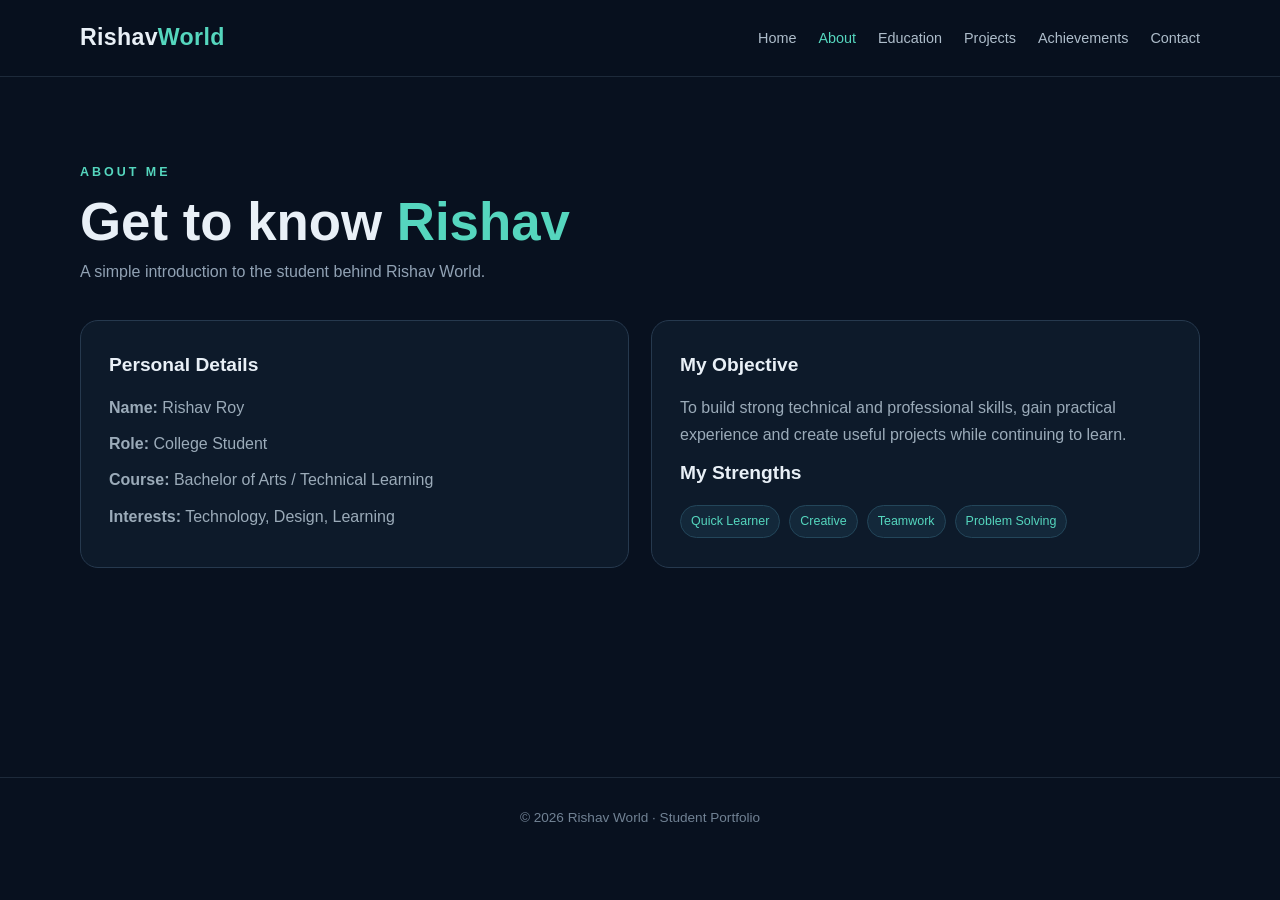
==== about.html @ 49d62210 "Add files via upload" ====
<!DOCTYPE html><html lang="en"><head><meta charset="UTF-8"><meta name="viewport" content="width=device-width,initial-scale=1.0"><title>About | Rishav World</title><link rel="stylesheet" href="style.css"></head><body>
<header><nav class="nav container"><a class="logo" href="index.html">Rishav<span>World</span></a><div class="links"><a href="index.html">Home</a><a class="active" href="about.html">About</a><a href="education.html">Education</a><a href="projects.html">Projects</a><a href="achievements.html">Achievements</a><a href="contact.html">Contact</a></div></nav></header>
<main class="container page"><p class="eyebrow">ABOUT ME</p><h1>Get to know <span>Rishav</span></h1><p class="lead">A simple introduction to the student behind Rishav World.</p>
<div class="grid two"><article class="card"><h3>Personal Details</h3><p><b>Name:</b> Rishav Roy</p><p><b>Role:</b> College Student</p><p><b>Course:</b> Bachelor of Arts / Technical Learning</p><p><b>Interests:</b> Technology, Design, Learning</p></article><article class="card"><h3>My Objective</h3><p>To build strong technical and professional skills, gain practical experience and create useful projects while continuing to learn.</p><h3>My Strengths</h3><div class="tags"><span>Quick Learner</span><span>Creative</span><span>Teamwork</span><span>Problem Solving</span></div></article></div></main><footer>© 2026 Rishav World · Student Portfolio</footer></body></html>
---- style.css ----
*{box-sizing:border-box;margin:0;padding:0}body{font-family:Inter,Arial,sans-serif;background:#08111f;color:#e9f0f7;line-height:1.7}a{text-decoration:none;color:inherit}.container{width:min(1120px,92%);margin:auto}header{position:sticky;top:0;z-index:5;background:rgba(8,17,31,.9);backdrop-filter:blur(12px);border-bottom:1px solid #1d2a3a}.nav{min-height:76px;display:flex;align-items:center;justify-content:space-between;gap:20px}.logo{font-size:1.45rem;font-weight:800;letter-spacing:.3px}.logo span,h1 span,h2 span{color:#55d6be}.links{display:flex;gap:22px;flex-wrap:wrap;justify-content:flex-end}.links a{font-size:.9rem;color:#aebdcb}.links a:hover,.links .active{color:#55d6be}.hero{min-height:650px;display:grid;grid-template-columns:1.5fr .8fr;align-items:center;gap:70px}.eyebrow{color:#55d6be;font-size:.78rem;font-weight:800;letter-spacing:3px}.hero h1,h1{font-size:clamp(2.7rem,6vw,4.8rem);line-height:1.08;margin:12px 0}.hero h2{font-size:1.25rem;font-weight:600;color:#b8c5d1;margin-bottom:18px}.hero p:not(.eyebrow),.lead{color:#91a2b4;max-width:650px}.buttons{display:flex;gap:12px;margin-top:28px;flex-wrap:wrap}.btn{display:inline-block;border:0;border-radius:10px;padding:12px 20px;background:#55d6be;color:#07131e;font-weight:800;cursor:pointer}.btn.secondary{background:transparent;color:#e9f0f7;border:1px solid #314255}.profile-card{padding:35px;text-align:center;background:linear-gradient(145deg,#12253a,#0d1b2c);border:1px solid #26394e;border-radius:24px;box-shadow:0 25px 70px #0005}.avatar{width:145px;height:145px;margin:auto auto 20px;border-radius:50%;display:grid;place-items:center;font-size:4rem;font-weight:900;color:#08111f;background:#55d6be}.profile-card h3{font-size:1.4rem}.profile-card p,.muted{color:#91a2b4}.mini{margin-top:18px;color:#55d6be;font-size:.8rem;letter-spacing:2px}.stats{display:grid;grid-template-columns:repeat(4,1fr);border:1px solid #26394e;border-radius:18px;overflow:hidden;margin-bottom:70px}.stats div{padding:25px;text-align:center;background:#0d1a2a;border-right:1px solid #26394e}.stats div:last-child{border:0}.stats b{display:block;font-size:1.8rem;color:#55d6be}.stats span{color:#91a2b4}.page{padding:85px 0 100px;min-height:700px}.page h1{font-size:3.3rem;margin:10px 0 8px}.grid{display:grid;gap:22px;margin-top:35px}.grid.two{grid-template-columns:repeat(2,1fr)}.grid.three{grid-template-columns:repeat(3,1fr)}.card{background:#0d1a2a;border:1px solid #26394e;border-radius:18px;padding:28px}.card h3{margin-bottom:12px;font-size:1.2rem}.card p{color:#9babb9;margin-bottom:9px}.tags{display:flex;gap:9px;flex-wrap:wrap;margin-top:15px}.tags span,.pill{padding:5px 10px;border-radius:99px;background:#13283a;color:#55d6be;font-size:.78rem;border:1px solid #23465a}.icon{font-weight:900;color:#55d6be;font-size:1.3rem;margin-bottom:10px}.timeline{margin:40px 0;border-left:2px solid #55d6be;padding-left:30px}.timeline-item{margin-bottom:35px;position:relative}.timeline-item:before{content:'';position:absolute;width:11px;height:11px;background:#55d6be;border-radius:50%;left:-37px;top:10px}.timeline-item>b{color:#55d6be;font-size:.85rem}.timeline-item h3{margin:4px 0}.skill{margin:20px 0}.skill label{display:flex;justify-content:space-between;color:#b8c5d1}.skill>div{height:8px;background:#1d2b3b;border-radius:10px;margin-top:7px;overflow:hidden}.skill i{display:block;height:100%;background:#55d6be;border-radius:10px}form{display:grid;gap:14px}input,textarea{width:100%;padding:13px 15px;background:#08111f;border:1px solid #2a3d51;color:#fff;border-radius:10px;font:inherit;outline:none}input:focus,textarea:focus{border-color:#55d6be}footer{text-align:center;padding:28px;border-top:1px solid #1d2a3a;color:#718294;font-size:.85rem}@media(max-width:800px){.links{gap:10px}.links a{font-size:.75rem}.hero{grid-template-columns:1fr;padding:70px 0}.profile-card{max-width:360px}.stats{grid-template-columns:repeat(2,1fr)}.stats div:nth-child(2){border-right:0}.grid.two,.grid.three{grid-template-columns:1fr}.page h1{font-size:2.5rem}.nav{align-items:flex-start;padding:18px 0;flex-direction:column}.links{justify-content:flex-start}}
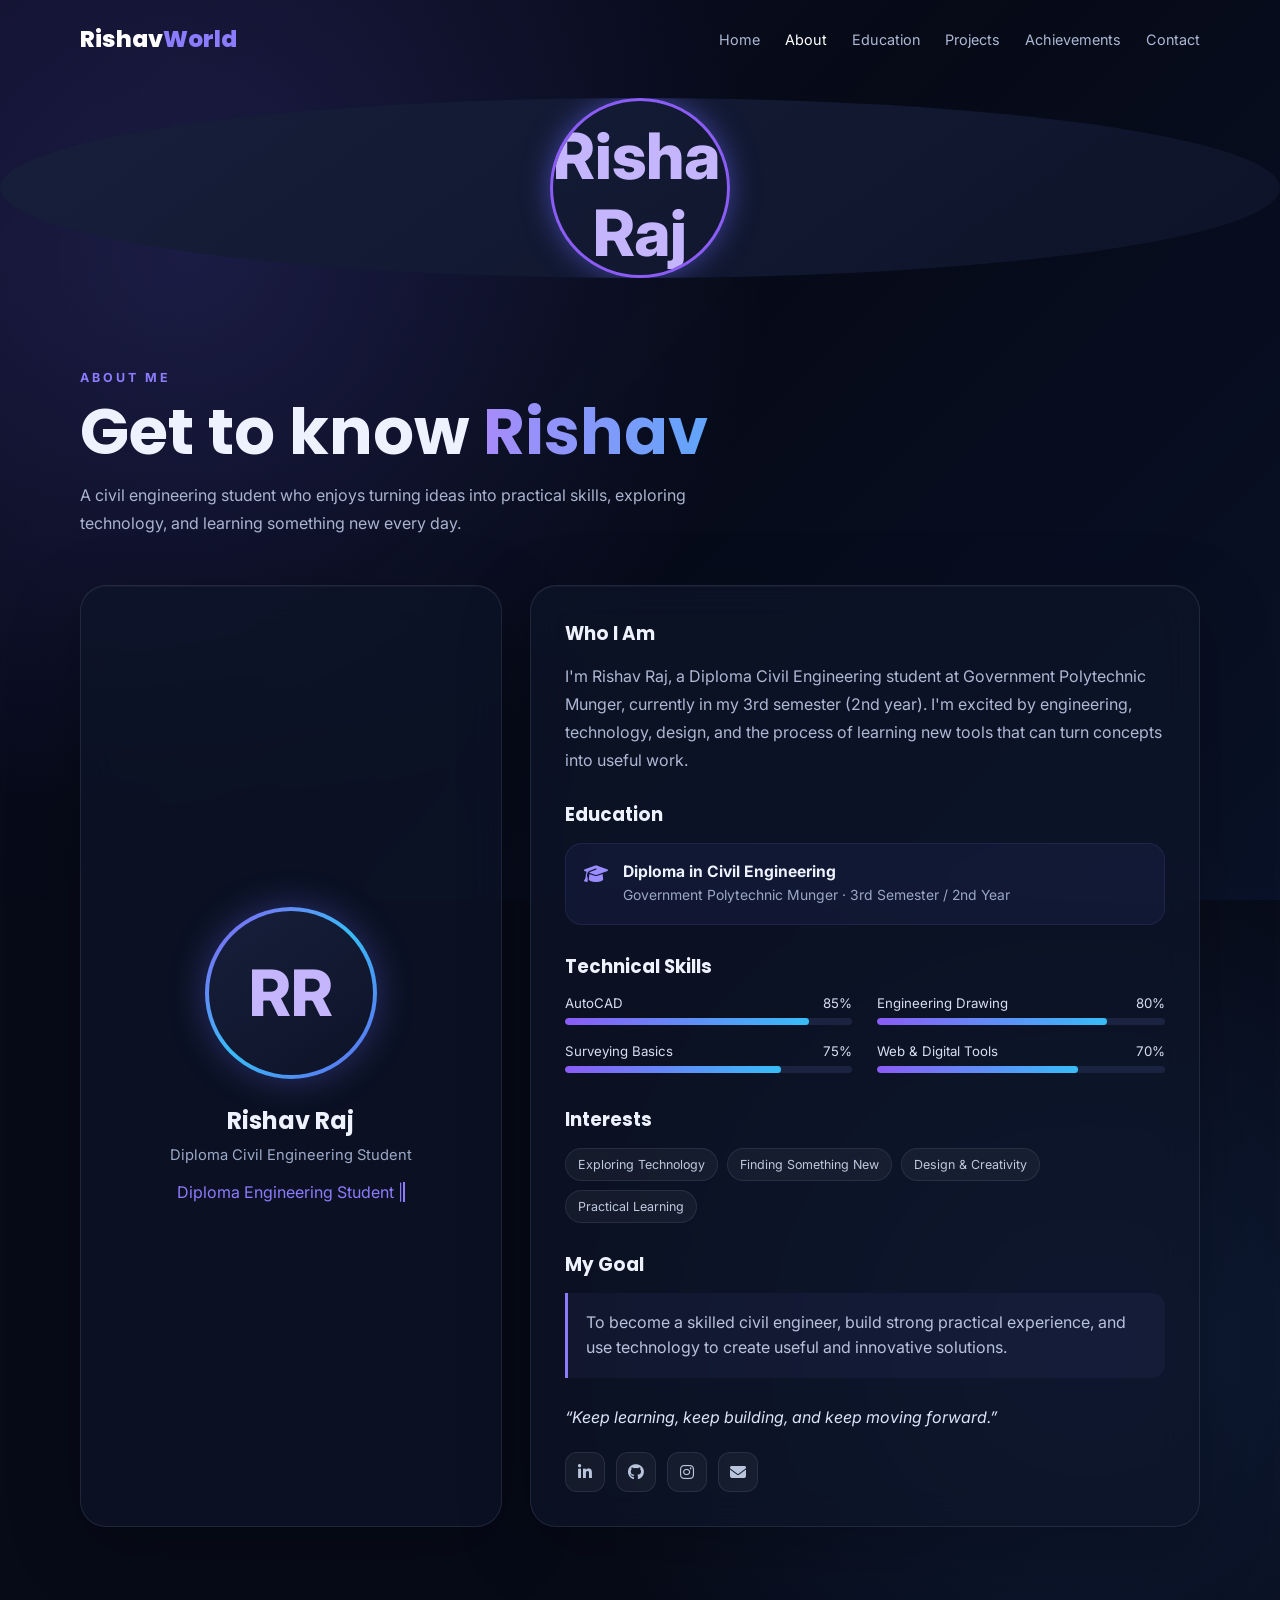
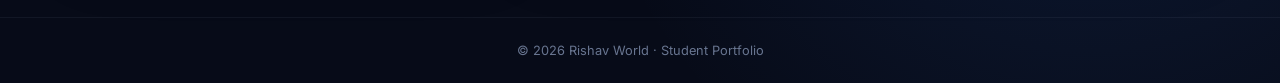
==== commit 051bf392: "Add files via upload" ====
--- a/about.html
+++ b/about.html
@@ -1,4 +1,31 @@
-<!DOCTYPE html><html lang="en"><head><meta charset="UTF-8"><meta name="viewport" content="width=device-width,initial-scale=1.0"><title>About | Rishav World</title><link rel="stylesheet" href="style.css"></head><body>
+<!DOCTYPE html>
+<html lang="en">
+<head>
+<meta charset="UTF-8">
+<meta name="viewport" content="width=device-width,initial-scale=1.0">
+<title>About Me | Rishav World</title>
+<link rel="preconnect" href="https://fonts.googleapis.com">
+<link rel="preconnect" href="https://fonts.gstatic.com" crossorigin>
+<link href="https://fonts.googleapis.com/css2?family=Inter:wght@400;500;600;700;800&family=Poppins:wght@500;600;700;800&display=swap" rel="stylesheet">
+<link rel="stylesheet" href="https://cdnjs.cloudflare.com/ajax/libs/font-awesome/6.5.2/css/all.min.css">
+<style>
+*{box-sizing:border-box;margin:0;padding:0}html{scroll-behavior:smooth}body{font-family:Inter,sans-serif;background:#070b18;color:#eef2ff;min-height:100vh;overflow-x:hidden;background-image:radial-gradient(circle at 15% 15%,rgba(99,102,241,.18),transparent 32%),radial-gradient(circle at 85% 80%,rgba(59,130,246,.14),transparent 30%)}body:before{content:"";position:fixed;inset:0;pointer-events:none;background:linear-gradient(135deg,rgba(124,58,237,.06),transparent 45%,rgba(37,99,235,.07));z-index:-1}.container{width:min(1120px,92%);margin:auto}.nav{height:78px;display:flex;align-items:center;justify-content:space-between}.logo{font-family:Poppins,sans-serif;font-size:1.45rem;font-weight:800;color:#fff;text-decoration:none}.logo span{color:#8b7cff}.links{display:flex;gap:25px}.links a{color:#aeb8d4;text-decoration:none;font-size:.9rem;transition:.3s}.links a:hover,.links .active{color:#fff}.page{padding:72px 0 90px}.eyebrow{color:#8b7cff;font-size:.78rem;font-weight:700;letter-spacing:3px;margin-bottom:12px}.page>h1{font-family:Poppins,sans-serif;font-size:clamp(2.3rem,5vw,4rem);line-height:1.1;margin-bottom:15px}.page>h1 span{background:linear-gradient(90deg,#a78bfa,#60a5fa);-webkit-background-clip:text;background-clip:text;color:transparent}.lead{color:#aab4cf;max-width:650px;line-height:1.7;margin-bottom:48px}.about-grid{display:grid;grid-template-columns:.85fr 1.35fr;gap:28px;align-items:stretch}.glass{background:rgba(15,22,42,.66);border:1px solid rgba(148,163,184,.15);box-shadow:0 20px 70px rgba(0,0,0,.25),inset 0 1px 0 rgba(255,255,255,.04);backdrop-filter:blur(18px);-webkit-backdrop-filter:blur(18px);border-radius:26px}.profile-card{padding:36px;text-align:center;display:flex;flex-direction:column;align-items:center;justify-content:center;transition:.35s}.glass:hover{transform:translateY(-5px);border-color:rgba(139,124,255,.35)}.profile-wrap{width:172px;height:172px;border-radius:50%;padding:4px;background:linear-gradient(135deg,#8b5cf6,#38bdf8,#6366f1);box-shadow:0 0 35px rgba(99,102,241,.35);margin-bottom:24px}.profile-photo{width:100%;height:100%;border-radius:50%;display:grid;place-items:center;background:linear-gradient(145deg,#171f3b,#0d1328);font-size:4rem;font-weight:800;color:#c4b5fd;overflow:hidden}.profile-photo img{width:100%;height:100%;object-fit:cover}.profile-card h2{font-family:Poppins,sans-serif;font-size:1.5rem;margin-bottom:8px}.role{color:#9ca9c8;font-size:.92rem}.tagline{margin-top:18px;color:#cbd5e1;min-height:24px}.tagline span{color:#8b7cff;border-right:2px solid #8b7cff;animation:blink .7s infinite}.content-card{padding:34px}.section-title{font-family:Poppins,sans-serif;font-size:1.15rem;margin-bottom:15px}.intro{color:#aeb8d4;line-height:1.75;margin-bottom:27px}.edu{display:flex;gap:15px;align-items:flex-start;padding:18px;border-radius:17px;background:rgba(99,102,241,.07);border:1px solid rgba(139,124,255,.12);margin-bottom:28px}.edu i{color:#9b8cff;font-size:1.2rem;margin-top:3px}.edu h4{font-size:.98rem;margin-bottom:4px}.edu p{color:#9aa7c5;font-size:.87rem;line-height:1.5}.skills{display:grid;grid-template-columns:1fr 1fr;gap:15px 25px;margin-bottom:30px}.skill{margin-bottom:3px}.skill-top{display:flex;justify-content:space-between;font-size:.83rem;color:#d8def0;margin-bottom:7px}.bar{height:7px;background:#1a2440;border-radius:99px;overflow:hidden}.bar i{display:block;height:100%;width:var(--w);background:linear-gradient(90deg,#8b5cf6,#38bdf8);border-radius:99px;transform-origin:left;animation:grow 1.2s ease both}.tags{display:flex;flex-wrap:wrap;gap:9px;margin-bottom:28px}.tag{padding:8px 12px;border-radius:999px;background:rgba(255,255,255,.045);border:1px solid rgba(148,163,184,.14);color:#bfc9df;font-size:.78rem;transition:.3s}.tag:hover{background:rgba(139,124,255,.13);color:#fff;transform:translateY(-2px)}.goal{padding:17px 18px;border-left:3px solid #8b7cff;background:rgba(139,124,255,.06);color:#b8c2db;line-height:1.6;border-radius:0 14px 14px 0;margin-bottom:27px}.quote{font-style:italic;color:#dbe4fa;line-height:1.6}.socials{display:flex;gap:11px;margin-top:22px}.socials a{width:40px;height:40px;border-radius:12px;display:grid;place-items:center;color:#b9c4dd;text-decoration:none;background:rgba(255,255,255,.045);border:1px solid rgba(148,163,184,.14);transition:.3s}.socials a:hover{color:#fff;background:rgba(99,102,241,.2);transform:translateY(-3px);box-shadow:0 8px 22px rgba(79,70,229,.2)}footer{text-align:center;padding:25px;color:#687590;font-size:.8rem;border-top:1px solid rgba(148,163,184,.08)}.reveal{animation:reveal .8s ease both}.delay{animation-delay:.12s}@keyframes reveal{from{opacity:0;transform:translateY(22px)}to{opacity:1;transform:none}}@keyframes grow{from{transform:scaleX(0)}to{transform:scaleX(1)}}@keyframes blink{50%{border-color:transparent}}@media(max-width:820px){.links{display:none}.page{padding-top:45px}.about-grid{grid-template-columns:1fr}.profile-card{min-height:420px}.content-card{padding:27px}.skills{grid-template-columns:1fr}}@media(max-width:480px){.page>h1{font-size:2.35rem}.profile-wrap{width:145px;height:145px}.profile-card{padding:28px}.content-card{padding:22px}}
+</style>
+</head>
+<body>
 <header><nav class="nav container"><a class="logo" href="index.html">Rishav<span>World</span></a><div class="links"><a href="index.html">Home</a><a class="active" href="about.html">About</a><a href="education.html">Education</a><a href="projects.html">Projects</a><a href="achievements.html">Achievements</a><a href="contact.html">Contact</a></div></nav></header>
-<main class="container page"><p class="eyebrow">ABOUT ME</p><h1>Get to know <span>Rishav</span></h1><p class="lead">A simple introduction to the student behind Rishav World.</p>
-<div class="grid two"><article class="card"><h3>Personal Details</h3><p><b>Name:</b> Rishav Roy</p><p><b>Role:</b> College Student</p><p><b>Course:</b> Bachelor of Arts / Technical Learning</p><p><b>Interests:</b> Technology, Design, Learning</p></article><article class="card"><h3>My Objective</h3><p>To build strong technical and professional skills, gain practical experience and create useful projects while continuing to learn.</p><h3>My Strengths</h3><div class="tags"><span>Quick Learner</span><span>Creative</span><span>Teamwork</span><span>Problem Solving</span></div></article></div></main><footer>© 2026 Rishav World · Student Portfolio</footer></body></html>+<div class="profile-photo" style="margin:20px 0;text-align:center;"><img src="87943_profile.jpg" alt="Rishav Raj" style="width:180px;height:180px;object-fit:cover;border-radius:50%;border:3px solid #8b5cf6;box-shadow:0 0 28px rgba(99,102,241,.55);"></div><main class="container page">
+<p class="eyebrow reveal">ABOUT ME</p><h1 class="reveal delay">Get to know <span>Rishav</span></h1><p class="lead reveal delay">A civil engineering student who enjoys turning ideas into practical skills, exploring technology, and learning something new every day.</p>
+<div class="about-grid">
+<article class="glass profile-card reveal"><div class="profile-wrap"><div class="profile-photo" aria-label="Profile photo placeholder">RR</div></div><h2>Rishav Raj</h2><p class="role">Diploma Civil Engineering Student</p><p class="tagline"><span id="typing"></span></p></article>
+<article class="glass content-card reveal delay">
+<h3 class="section-title">Who I Am</h3><p class="intro">I'm Rishav Raj, a Diploma Civil Engineering student at Government Polytechnic Munger, currently in my 3rd semester (2nd year). I'm excited by engineering, technology, design, and the process of learning new tools that can turn concepts into useful work.</p>
+<h3 class="section-title">Education</h3><div class="edu"><i class="fa-solid fa-graduation-cap"></i><div><h4>Diploma in Civil Engineering</h4><p>Government Polytechnic Munger · 3rd Semester / 2nd Year</p></div></div>
+<h3 class="section-title">Technical Skills</h3><div class="skills"><div class="skill"><div class="skill-top"><span>AutoCAD</span><span>85%</span></div><div class="bar"><i style="--w:85%"></i></div></div><div class="skill"><div class="skill-top"><span>Engineering Drawing</span><span>80%</span></div><div class="bar"><i style="--w:80%"></i></div></div><div class="skill"><div class="skill-top"><span>Surveying Basics</span><span>75%</span></div><div class="bar"><i style="--w:75%"></i></div></div><div class="skill"><div class="skill-top"><span>Web & Digital Tools</span><span>70%</span></div><div class="bar"><i style="--w:70%"></i></div></div></div>
+<h3 class="section-title">Interests</h3><div class="tags"><span class="tag">Exploring Technology</span><span class="tag">Finding Something New</span><span class="tag">Design & Creativity</span><span class="tag">Practical Learning</span></div>
+<h3 class="section-title">My Goal</h3><div class="goal">To become a skilled civil engineer, build strong practical experience, and use technology to create useful and innovative solutions.</div>
+<p class="quote">“Keep learning, keep building, and keep moving forward.”</p>
+<div class="socials"><a href="#" aria-label="LinkedIn"><i class="fa-brands fa-linkedin-in"></i></a><a href="#" aria-label="GitHub"><i class="fa-brands fa-github"></i></a><a href="#" aria-label="Instagram"><i class="fa-brands fa-instagram"></i></a><a href="mailto:your-email@example.com" aria-label="Email"><i class="fa-solid fa-envelope"></i></a></div>
+</article></div></main><footer>© 2026 Rishav World · Student Portfolio</footer>
+<script>const text='Diploma Engineering Student | Future Innovator',el=document.getElementById('typing');let i=0;function type(){if(i<=text.length){el.textContent=text.slice(0,i++);setTimeout(type,55)}}type();</script>
+</body></html>
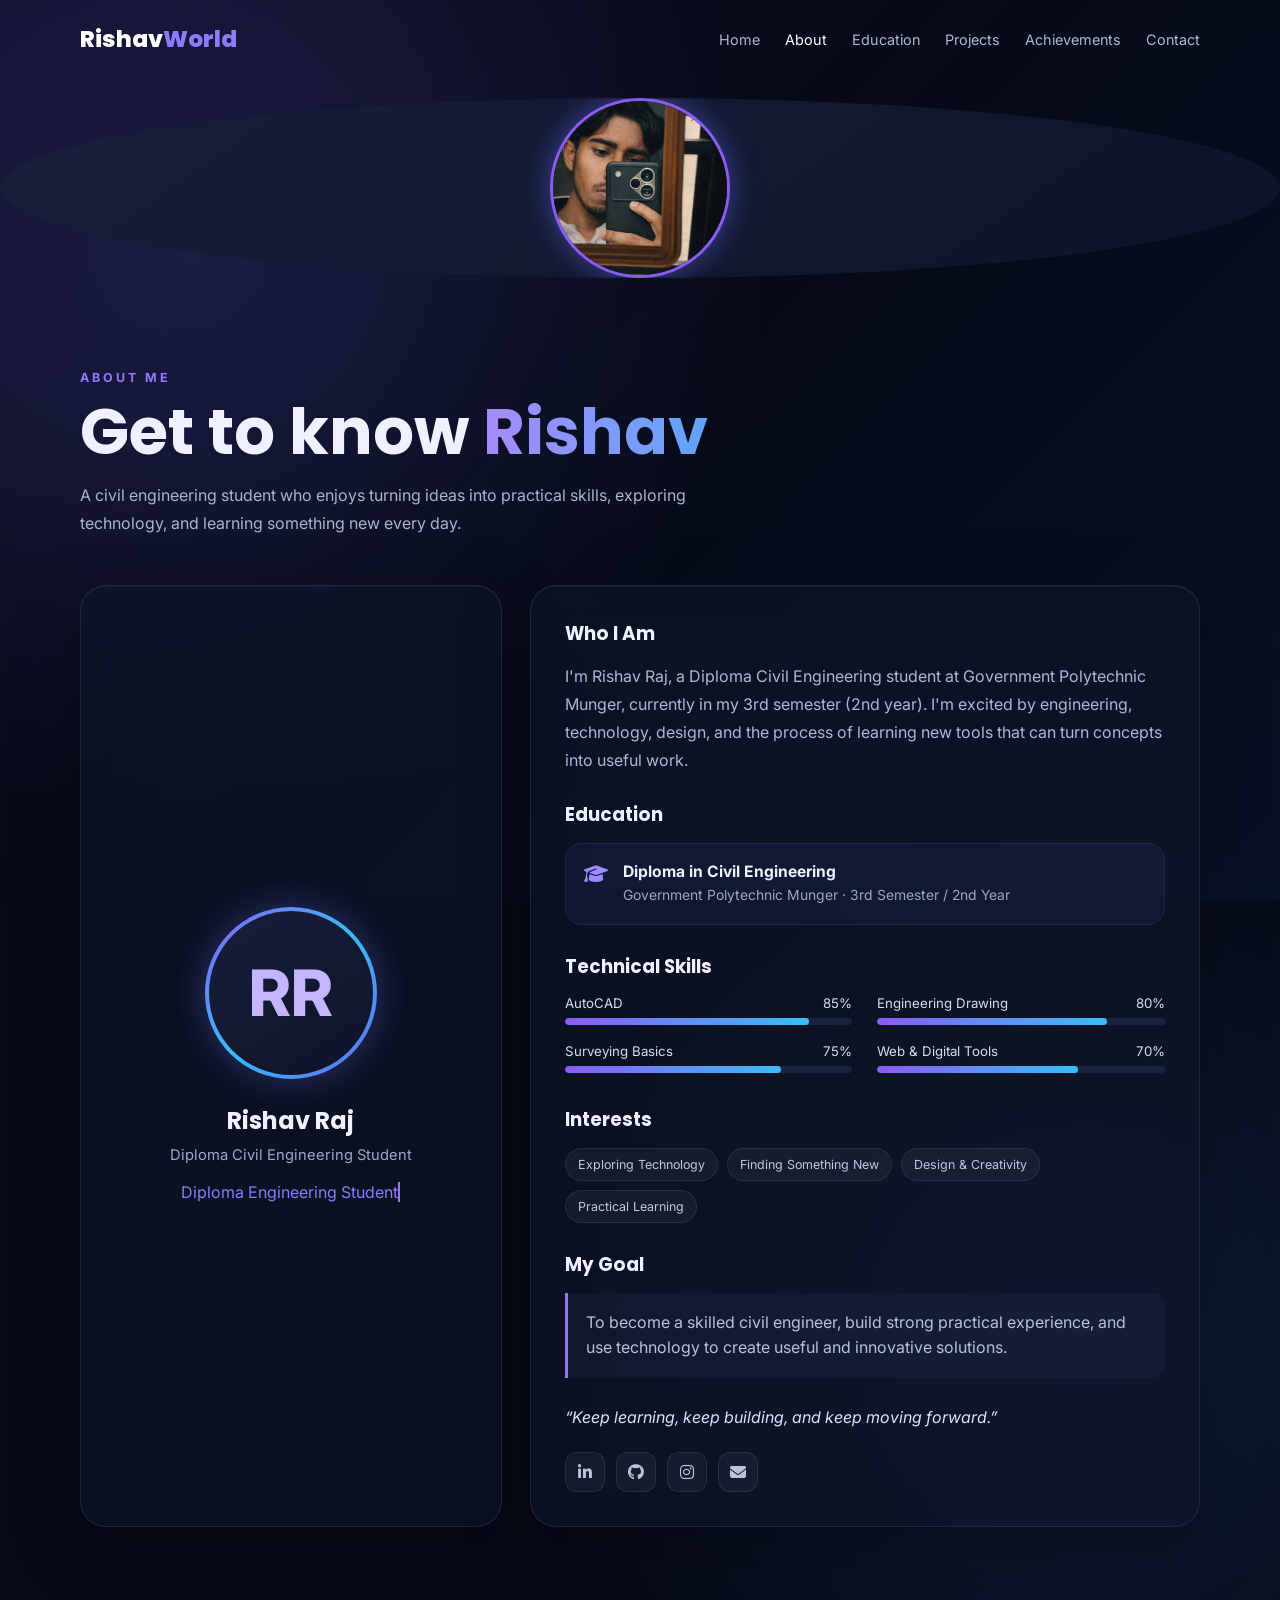
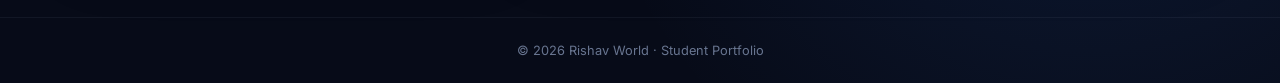
==== commit 8c3caaac: "Update about.html" ====
--- a/about.html
+++ b/about.html
@@ -14,7 +14,7 @@
 </head>
 <body>
 <header><nav class="nav container"><a class="logo" href="index.html">Rishav<span>World</span></a><div class="links"><a href="index.html">Home</a><a class="active" href="about.html">About</a><a href="education.html">Education</a><a href="projects.html">Projects</a><a href="achievements.html">Achievements</a><a href="contact.html">Contact</a></div></nav></header>
-<div class="profile-photo" style="margin:20px 0;text-align:center;"><img src="87943_profile.jpg" alt="Rishav Raj" style="width:180px;height:180px;object-fit:cover;border-radius:50%;border:3px solid #8b5cf6;box-shadow:0 0 28px rgba(99,102,241,.55);"></div><main class="container page">
+<div class="profile-photo" style="margin:20px 0;text-align:center;"><img src="87943_profile-3.jpg" alt="Rishav Raj" style="width:180px;height:180px;object-fit:cover;border-radius:50%;border:3px solid #8b5cf6;box-shadow:0 0 28px rgba(99,102,241,.55);"></div><main class="container page">
 <p class="eyebrow reveal">ABOUT ME</p><h1 class="reveal delay">Get to know <span>Rishav</span></h1><p class="lead reveal delay">A civil engineering student who enjoys turning ideas into practical skills, exploring technology, and learning something new every day.</p>
 <div class="about-grid">
 <article class="glass profile-card reveal"><div class="profile-wrap"><div class="profile-photo" aria-label="Profile photo placeholder">RR</div></div><h2>Rishav Raj</h2><p class="role">Diploma Civil Engineering Student</p><p class="tagline"><span id="typing"></span></p></article>
@@ -28,4 +28,4 @@
 <div class="socials"><a href="#" aria-label="LinkedIn"><i class="fa-brands fa-linkedin-in"></i></a><a href="#" aria-label="GitHub"><i class="fa-brands fa-github"></i></a><a href="#" aria-label="Instagram"><i class="fa-brands fa-instagram"></i></a><a href="mailto:your-email@example.com" aria-label="Email"><i class="fa-solid fa-envelope"></i></a></div>
 </article></div></main><footer>© 2026 Rishav World · Student Portfolio</footer>
 <script>const text='Diploma Engineering Student | Future Innovator',el=document.getElementById('typing');let i=0;function type(){if(i<=text.length){el.textContent=text.slice(0,i++);setTimeout(type,55)}}type();</script>
-</body></html>+</body></html>
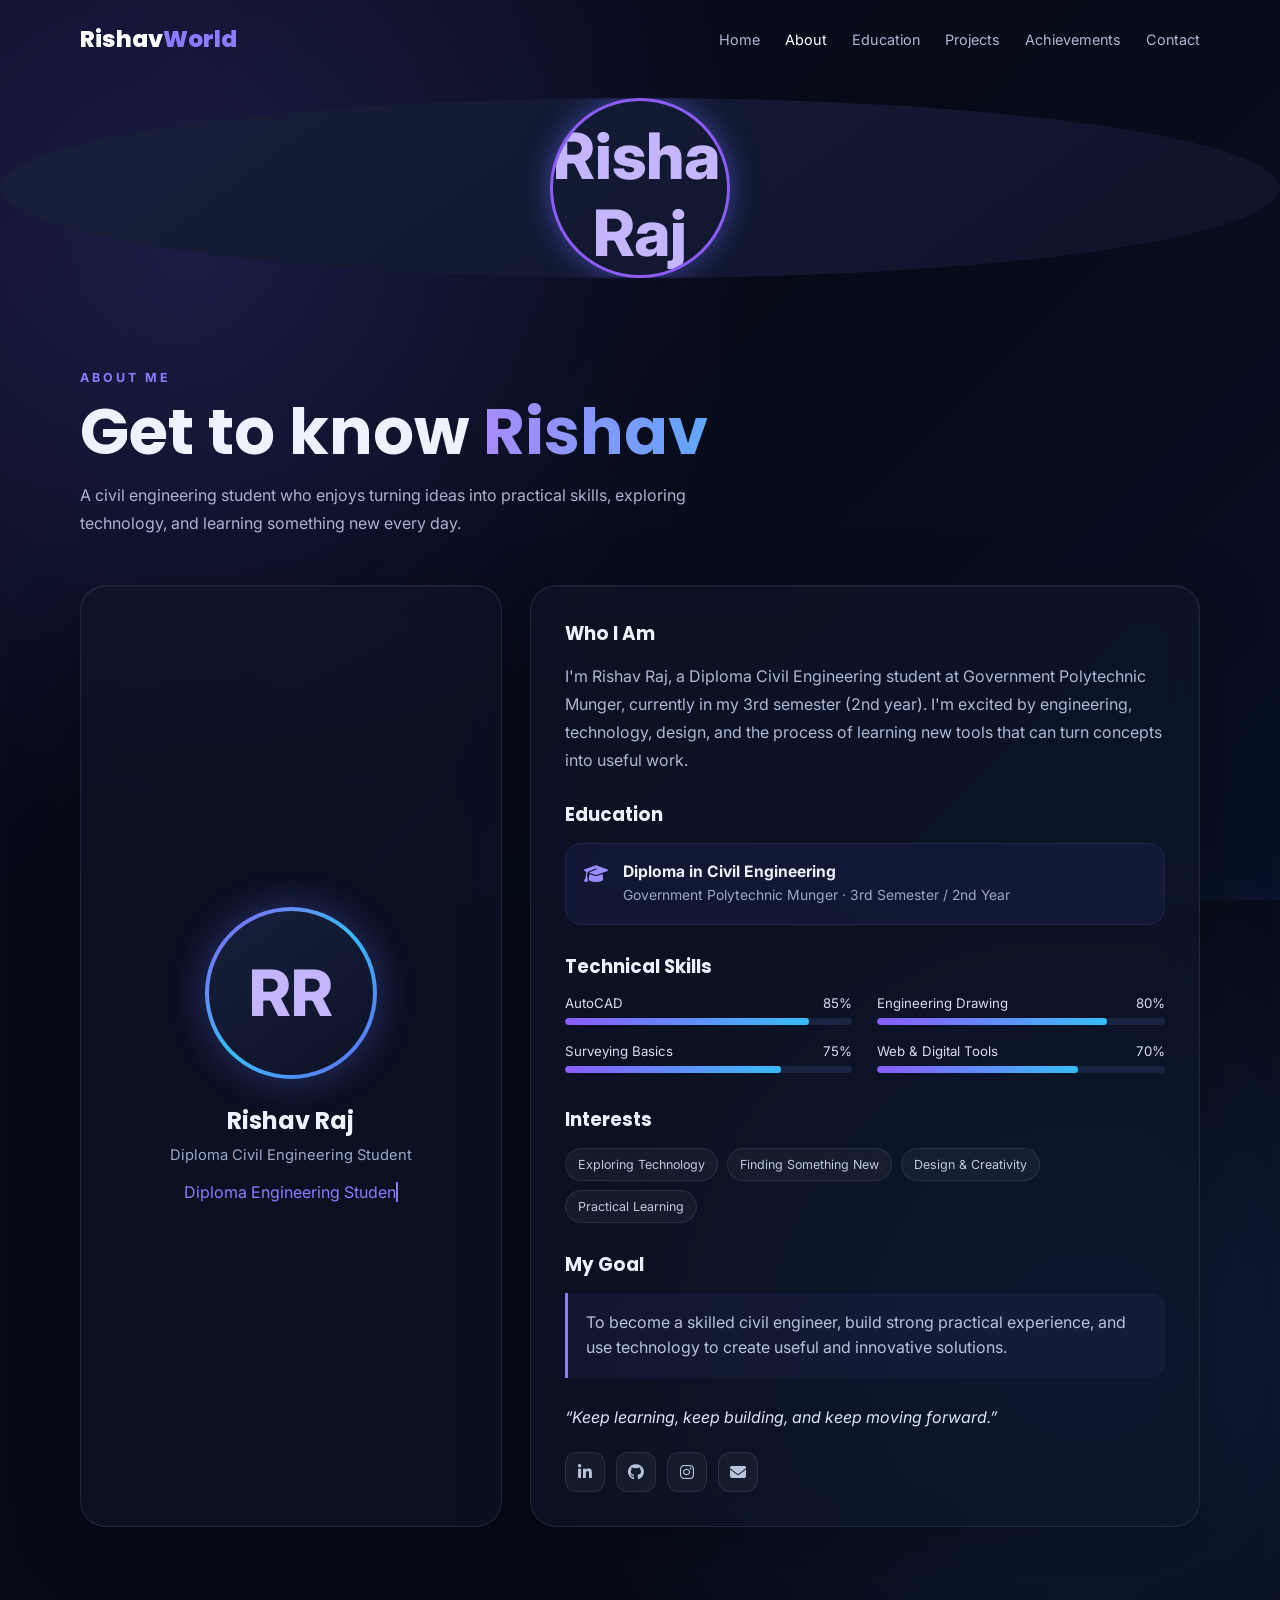
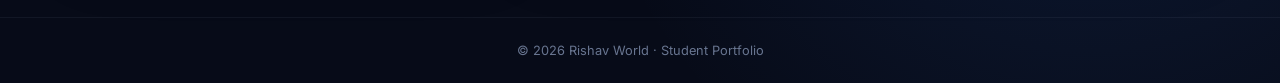
==== commit 494ff79e: "Add files via upload" ====
--- a/about.html
+++ b/about.html
@@ -9,12 +9,12 @@
 <link href="https://fonts.googleapis.com/css2?family=Inter:wght@400;500;600;700;800&family=Poppins:wght@500;600;700;800&display=swap" rel="stylesheet">
 <link rel="stylesheet" href="https://cdnjs.cloudflare.com/ajax/libs/font-awesome/6.5.2/css/all.min.css">
 <style>
-*{box-sizing:border-box;margin:0;padding:0}html{scroll-behavior:smooth}body{font-family:Inter,sans-serif;background:#070b18;color:#eef2ff;min-height:100vh;overflow-x:hidden;background-image:radial-gradient(circle at 15% 15%,rgba(99,102,241,.18),transparent 32%),radial-gradient(circle at 85% 80%,rgba(59,130,246,.14),transparent 30%)}body:before{content:"";position:fixed;inset:0;pointer-events:none;background:linear-gradient(135deg,rgba(124,58,237,.06),transparent 45%,rgba(37,99,235,.07));z-index:-1}.container{width:min(1120px,92%);margin:auto}.nav{height:78px;display:flex;align-items:center;justify-content:space-between}.logo{font-family:Poppins,sans-serif;font-size:1.45rem;font-weight:800;color:#fff;text-decoration:none}.logo span{color:#8b7cff}.links{display:flex;gap:25px}.links a{color:#aeb8d4;text-decoration:none;font-size:.9rem;transition:.3s}.links a:hover,.links .active{color:#fff}.page{padding:72px 0 90px}.eyebrow{color:#8b7cff;font-size:.78rem;font-weight:700;letter-spacing:3px;margin-bottom:12px}.page>h1{font-family:Poppins,sans-serif;font-size:clamp(2.3rem,5vw,4rem);line-height:1.1;margin-bottom:15px}.page>h1 span{background:linear-gradient(90deg,#a78bfa,#60a5fa);-webkit-background-clip:text;background-clip:text;color:transparent}.lead{color:#aab4cf;max-width:650px;line-height:1.7;margin-bottom:48px}.about-grid{display:grid;grid-template-columns:.85fr 1.35fr;gap:28px;align-items:stretch}.glass{background:rgba(15,22,42,.66);border:1px solid rgba(148,163,184,.15);box-shadow:0 20px 70px rgba(0,0,0,.25),inset 0 1px 0 rgba(255,255,255,.04);backdrop-filter:blur(18px);-webkit-backdrop-filter:blur(18px);border-radius:26px}.profile-card{padding:36px;text-align:center;display:flex;flex-direction:column;align-items:center;justify-content:center;transition:.35s}.glass:hover{transform:translateY(-5px);border-color:rgba(139,124,255,.35)}.profile-wrap{width:172px;height:172px;border-radius:50%;padding:4px;background:linear-gradient(135deg,#8b5cf6,#38bdf8,#6366f1);box-shadow:0 0 35px rgba(99,102,241,.35);margin-bottom:24px}.profile-photo{width:100%;height:100%;border-radius:50%;display:grid;place-items:center;background:linear-gradient(145deg,#171f3b,#0d1328);font-size:4rem;font-weight:800;color:#c4b5fd;overflow:hidden}.profile-photo img{width:100%;height:100%;object-fit:cover}.profile-card h2{font-family:Poppins,sans-serif;font-size:1.5rem;margin-bottom:8px}.role{color:#9ca9c8;font-size:.92rem}.tagline{margin-top:18px;color:#cbd5e1;min-height:24px}.tagline span{color:#8b7cff;border-right:2px solid #8b7cff;animation:blink .7s infinite}.content-card{padding:34px}.section-title{font-family:Poppins,sans-serif;font-size:1.15rem;margin-bottom:15px}.intro{color:#aeb8d4;line-height:1.75;margin-bottom:27px}.edu{display:flex;gap:15px;align-items:flex-start;padding:18px;border-radius:17px;background:rgba(99,102,241,.07);border:1px solid rgba(139,124,255,.12);margin-bottom:28px}.edu i{color:#9b8cff;font-size:1.2rem;margin-top:3px}.edu h4{font-size:.98rem;margin-bottom:4px}.edu p{color:#9aa7c5;font-size:.87rem;line-height:1.5}.skills{display:grid;grid-template-columns:1fr 1fr;gap:15px 25px;margin-bottom:30px}.skill{margin-bottom:3px}.skill-top{display:flex;justify-content:space-between;font-size:.83rem;color:#d8def0;margin-bottom:7px}.bar{height:7px;background:#1a2440;border-radius:99px;overflow:hidden}.bar i{display:block;height:100%;width:var(--w);background:linear-gradient(90deg,#8b5cf6,#38bdf8);border-radius:99px;transform-origin:left;animation:grow 1.2s ease both}.tags{display:flex;flex-wrap:wrap;gap:9px;margin-bottom:28px}.tag{padding:8px 12px;border-radius:999px;background:rgba(255,255,255,.045);border:1px solid rgba(148,163,184,.14);color:#bfc9df;font-size:.78rem;transition:.3s}.tag:hover{background:rgba(139,124,255,.13);color:#fff;transform:translateY(-2px)}.goal{padding:17px 18px;border-left:3px solid #8b7cff;background:rgba(139,124,255,.06);color:#b8c2db;line-height:1.6;border-radius:0 14px 14px 0;margin-bottom:27px}.quote{font-style:italic;color:#dbe4fa;line-height:1.6}.socials{display:flex;gap:11px;margin-top:22px}.socials a{width:40px;height:40px;border-radius:12px;display:grid;place-items:center;color:#b9c4dd;text-decoration:none;background:rgba(255,255,255,.045);border:1px solid rgba(148,163,184,.14);transition:.3s}.socials a:hover{color:#fff;background:rgba(99,102,241,.2);transform:translateY(-3px);box-shadow:0 8px 22px rgba(79,70,229,.2)}footer{text-align:center;padding:25px;color:#687590;font-size:.8rem;border-top:1px solid rgba(148,163,184,.08)}.reveal{animation:reveal .8s ease both}.delay{animation-delay:.12s}@keyframes reveal{from{opacity:0;transform:translateY(22px)}to{opacity:1;transform:none}}@keyframes grow{from{transform:scaleX(0)}to{transform:scaleX(1)}}@keyframes blink{50%{border-color:transparent}}@media(max-width:820px){.links{display:none}.page{padding-top:45px}.about-grid{grid-template-columns:1fr}.profile-card{min-height:420px}.content-card{padding:27px}.skills{grid-template-columns:1fr}}@media(max-width:480px){.page>h1{font-size:2.35rem}.profile-wrap{width:145px;height:145px}.profile-card{padding:28px}.content-card{padding:22px}}
+*{box-sizing:border-box;margin:0;padding:0}html{scroll-behavior:smooth}body{font-family:Inter,sans-serif;background:#070b18;color:#eef2ff;min-height:100vh;overflow-x:hidden;background-image:radial-gradient(circle at 15% 15%,rgba(99,102,241,.18),transparent 32%),radial-gradient(circle at 85% 80%,rgba(59,130,246,.14),transparent 30%)}body:before{content:"";position:fixed;inset:0;pointer-events:none;background:linear-gradient(135deg,rgba(124,58,237,.06),transparent 45%,rgba(37,99,235,.07));z-index:-1}.container{width:min(1120px,92%);margin:auto}.nav{height:78px;display:flex;align-items:center;justify-content:space-between}.logo{font-family:Poppins,sans-serif;font-size:1.45rem;font-weight:800;color:#fff;text-decoration:none}.logo span{color:#8b7cff}.links{display:flex;gap:25px;align-items:center;overflow-x:auto;white-space:nowrap;scrollbar-width:none}.links::-webkit-scrollbar{display:none}.links a{color:#aeb8d4;text-decoration:none;font-size:.9rem;transition:.3s}.links a:hover,.links .active{color:#fff}.page{padding:72px 0 90px}.eyebrow{color:#8b7cff;font-size:.78rem;font-weight:700;letter-spacing:3px;margin-bottom:12px}.page>h1{font-family:Poppins,sans-serif;font-size:clamp(2.3rem,5vw,4rem);line-height:1.1;margin-bottom:15px}.page>h1 span{background:linear-gradient(90deg,#a78bfa,#60a5fa);-webkit-background-clip:text;background-clip:text;color:transparent}.lead{color:#aab4cf;max-width:650px;line-height:1.7;margin-bottom:48px}.about-grid{display:grid;grid-template-columns:.85fr 1.35fr;gap:28px;align-items:stretch}.glass{background:rgba(15,22,42,.66);border:1px solid rgba(148,163,184,.15);box-shadow:0 20px 70px rgba(0,0,0,.25),inset 0 1px 0 rgba(255,255,255,.04);backdrop-filter:blur(18px);-webkit-backdrop-filter:blur(18px);border-radius:26px}.profile-card{padding:36px;text-align:center;display:flex;flex-direction:column;align-items:center;justify-content:center;transition:.35s}.glass:hover{transform:translateY(-5px);border-color:rgba(139,124,255,.35)}.profile-wrap{width:172px;height:172px;border-radius:50%;padding:4px;background:linear-gradient(135deg,#8b5cf6,#38bdf8,#6366f1);box-shadow:0 0 35px rgba(99,102,241,.35);margin-bottom:24px}.profile-photo{width:100%;height:100%;border-radius:50%;display:grid;place-items:center;background:linear-gradient(145deg,#171f3b,#0d1328);font-size:4rem;font-weight:800;color:#c4b5fd;overflow:hidden}.profile-photo img{width:100%;height:100%;object-fit:cover}.profile-card h2{font-family:Poppins,sans-serif;font-size:1.5rem;margin-bottom:8px}.role{color:#9ca9c8;font-size:.92rem}.tagline{margin-top:18px;color:#cbd5e1;min-height:24px}.tagline span{color:#8b7cff;border-right:2px solid #8b7cff;animation:blink .7s infinite}.content-card{padding:34px}.section-title{font-family:Poppins,sans-serif;font-size:1.15rem;margin-bottom:15px}.intro{color:#aeb8d4;line-height:1.75;margin-bottom:27px}.edu{display:flex;gap:15px;align-items:flex-start;padding:18px;border-radius:17px;background:rgba(99,102,241,.07);border:1px solid rgba(139,124,255,.12);margin-bottom:28px}.edu i{color:#9b8cff;font-size:1.2rem;margin-top:3px}.edu h4{font-size:.98rem;margin-bottom:4px}.edu p{color:#9aa7c5;font-size:.87rem;line-height:1.5}.skills{display:grid;grid-template-columns:1fr 1fr;gap:15px 25px;margin-bottom:30px}.skill{margin-bottom:3px}.skill-top{display:flex;justify-content:space-between;font-size:.83rem;color:#d8def0;margin-bottom:7px}.bar{height:7px;background:#1a2440;border-radius:99px;overflow:hidden}.bar i{display:block;height:100%;width:var(--w);background:linear-gradient(90deg,#8b5cf6,#38bdf8);border-radius:99px;transform-origin:left;animation:grow 1.2s ease both}.tags{display:flex;flex-wrap:wrap;gap:9px;margin-bottom:28px}.tag{padding:8px 12px;border-radius:999px;background:rgba(255,255,255,.045);border:1px solid rgba(148,163,184,.14);color:#bfc9df;font-size:.78rem;transition:.3s}.tag:hover{background:rgba(139,124,255,.13);color:#fff;transform:translateY(-2px)}.goal{padding:17px 18px;border-left:3px solid #8b7cff;background:rgba(139,124,255,.06);color:#b8c2db;line-height:1.6;border-radius:0 14px 14px 0;margin-bottom:27px}.quote{font-style:italic;color:#dbe4fa;line-height:1.6}.socials{display:flex;gap:11px;margin-top:22px}.socials a{width:40px;height:40px;border-radius:12px;display:grid;place-items:center;color:#b9c4dd;text-decoration:none;background:rgba(255,255,255,.045);border:1px solid rgba(148,163,184,.14);transition:.3s}.socials a:hover{color:#fff;background:rgba(99,102,241,.2);transform:translateY(-3px);box-shadow:0 8px 22px rgba(79,70,229,.2)}footer{text-align:center;padding:25px;color:#687590;font-size:.8rem;border-top:1px solid rgba(148,163,184,.08)}.reveal{animation:reveal .8s ease both}.delay{animation-delay:.12s}@keyframes reveal{from{opacity:0;transform:translateY(22px)}to{opacity:1;transform:none}}@keyframes grow{from{transform:scaleX(0)}to{transform:scaleX(1)}}@keyframes blink{50%{border-color:transparent}}@media(max-width:820px){.nav{height:auto;min-height:78px;flex-direction:column;align-items:flex-start;justify-content:center;gap:14px;padding:14px 0}.links{width:100%;gap:20px;padding-bottom:4px}.links a{font-size:.88rem;flex:0 0 auto}.page{padding-top:45px}.about-grid{grid-template-columns:1fr}.profile-card{min-height:420px}.content-card{padding:27px}.skills{grid-template-columns:1fr}}@media(max-width:480px){.page>h1{font-size:2.35rem}.profile-wrap{width:145px;height:145px}.profile-card{padding:28px}.content-card{padding:22px}}
 </style>
 </head>
 <body>
 <header><nav class="nav container"><a class="logo" href="index.html">Rishav<span>World</span></a><div class="links"><a href="index.html">Home</a><a class="active" href="about.html">About</a><a href="education.html">Education</a><a href="projects.html">Projects</a><a href="achievements.html">Achievements</a><a href="contact.html">Contact</a></div></nav></header>
-<div class="profile-photo" style="margin:20px 0;text-align:center;"><img src="87943_profile-3.jpg" alt="Rishav Raj" style="width:180px;height:180px;object-fit:cover;border-radius:50%;border:3px solid #8b5cf6;box-shadow:0 0 28px rgba(99,102,241,.55);"></div><main class="container page">
+<div class="profile-photo" style="margin:20px 0;text-align:center;"><img src="87943_profile.jpg" alt="Rishav Raj" style="width:180px;height:180px;object-fit:cover;border-radius:50%;border:3px solid #8b5cf6;box-shadow:0 0 28px rgba(99,102,241,.55);"></div><main class="container page">
 <p class="eyebrow reveal">ABOUT ME</p><h1 class="reveal delay">Get to know <span>Rishav</span></h1><p class="lead reveal delay">A civil engineering student who enjoys turning ideas into practical skills, exploring technology, and learning something new every day.</p>
 <div class="about-grid">
 <article class="glass profile-card reveal"><div class="profile-wrap"><div class="profile-photo" aria-label="Profile photo placeholder">RR</div></div><h2>Rishav Raj</h2><p class="role">Diploma Civil Engineering Student</p><p class="tagline"><span id="typing"></span></p></article>
@@ -28,4 +28,4 @@
 <div class="socials"><a href="#" aria-label="LinkedIn"><i class="fa-brands fa-linkedin-in"></i></a><a href="#" aria-label="GitHub"><i class="fa-brands fa-github"></i></a><a href="#" aria-label="Instagram"><i class="fa-brands fa-instagram"></i></a><a href="mailto:your-email@example.com" aria-label="Email"><i class="fa-solid fa-envelope"></i></a></div>
 </article></div></main><footer>© 2026 Rishav World · Student Portfolio</footer>
 <script>const text='Diploma Engineering Student | Future Innovator',el=document.getElementById('typing');let i=0;function type(){if(i<=text.length){el.textContent=text.slice(0,i++);setTimeout(type,55)}}type();</script>
-</body></html>
+</body></html>
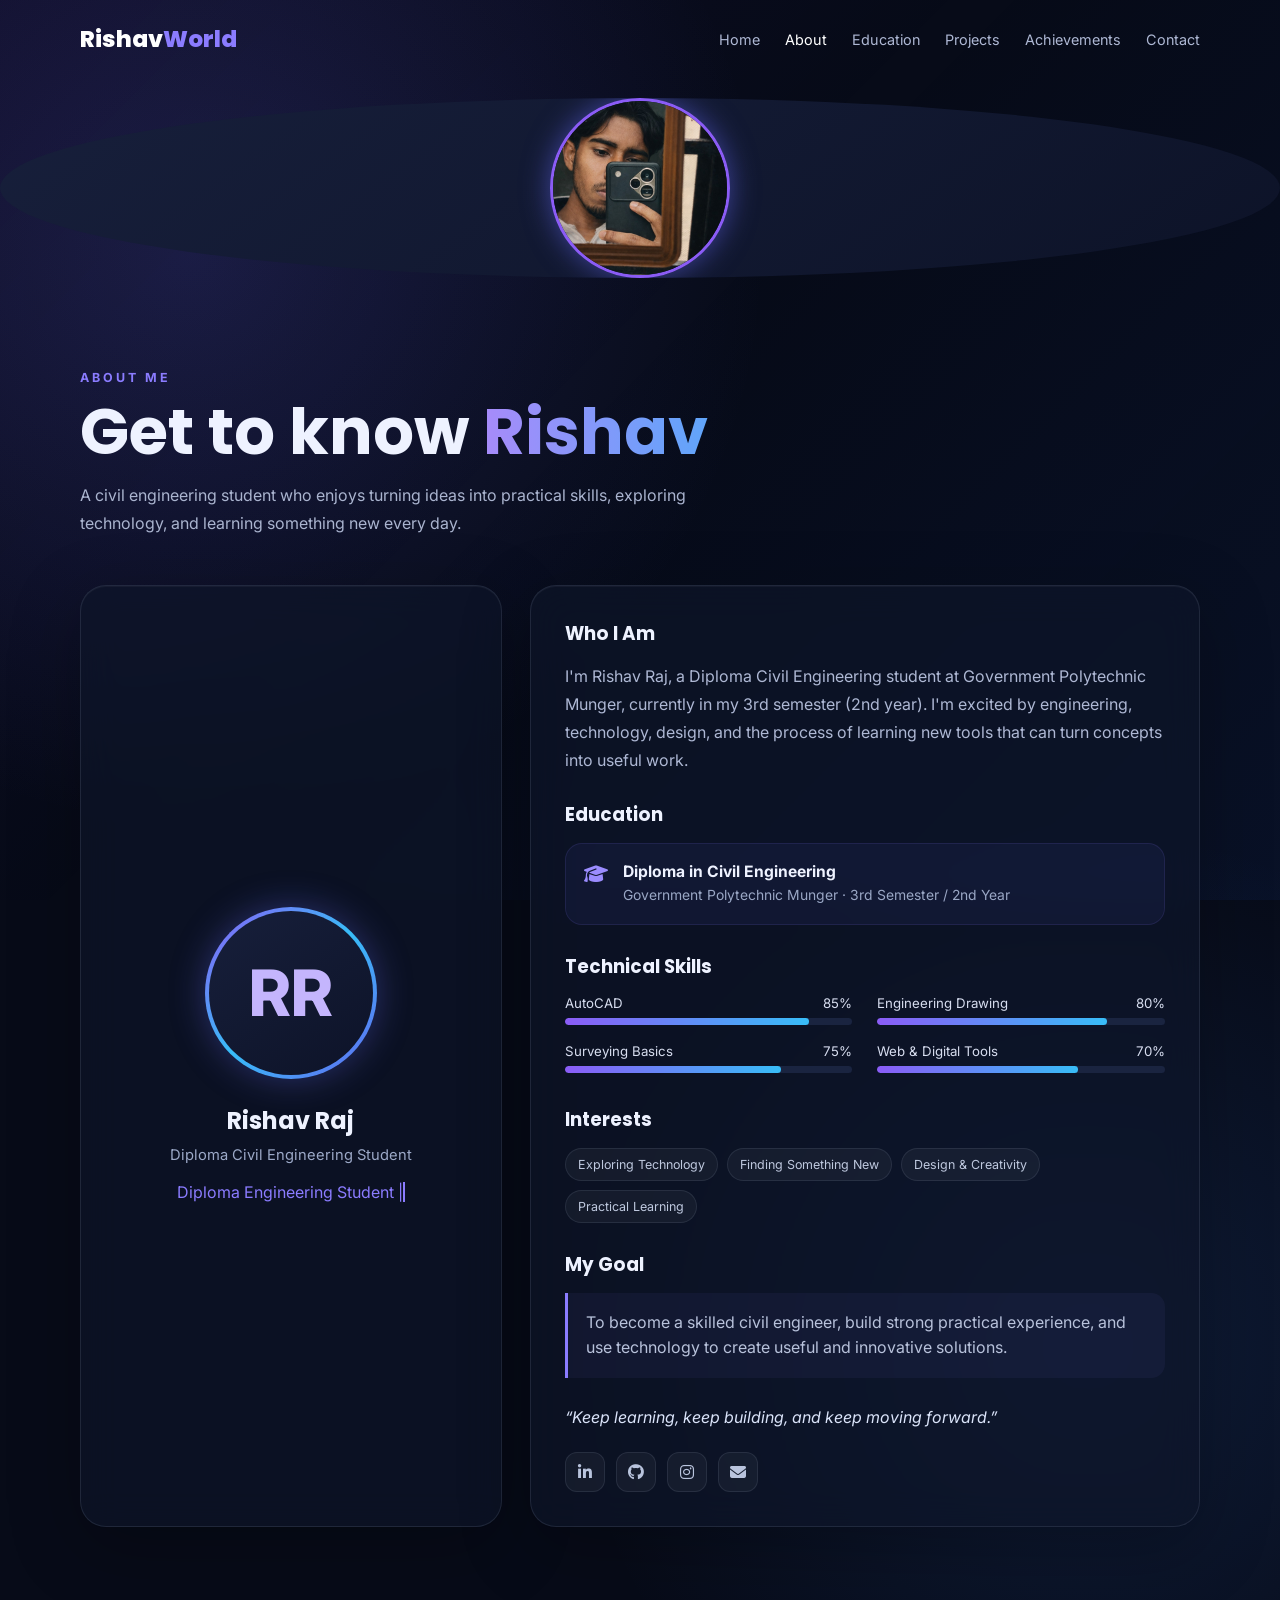
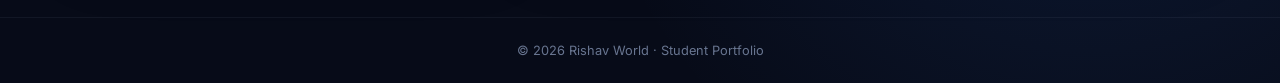
==== commit 6d665400: "Update profile photo in about.html" ====
--- a/about.html
+++ b/about.html
@@ -14,7 +14,7 @@
 </head>
 <body>
 <header><nav class="nav container"><a class="logo" href="index.html">Rishav<span>World</span></a><div class="links"><a href="index.html">Home</a><a class="active" href="about.html">About</a><a href="education.html">Education</a><a href="projects.html">Projects</a><a href="achievements.html">Achievements</a><a href="contact.html">Contact</a></div></nav></header>
-<div class="profile-photo" style="margin:20px 0;text-align:center;"><img src="87943_profile.jpg" alt="Rishav Raj" style="width:180px;height:180px;object-fit:cover;border-radius:50%;border:3px solid #8b5cf6;box-shadow:0 0 28px rgba(99,102,241,.55);"></div><main class="container page">
+<div class="profile-photo" style="margin:20px 0;text-align:center;"><img src="87943_profile-3.jpg" alt="Rishav Raj" style="width:180px;height:180px;object-fit:cover;border-radius:50%;border:3px solid #8b5cf6;box-shadow:0 0 28px rgba(99,102,241,.55);"></div><main class="container page">
 <p class="eyebrow reveal">ABOUT ME</p><h1 class="reveal delay">Get to know <span>Rishav</span></h1><p class="lead reveal delay">A civil engineering student who enjoys turning ideas into practical skills, exploring technology, and learning something new every day.</p>
 <div class="about-grid">
 <article class="glass profile-card reveal"><div class="profile-wrap"><div class="profile-photo" aria-label="Profile photo placeholder">RR</div></div><h2>Rishav Raj</h2><p class="role">Diploma Civil Engineering Student</p><p class="tagline"><span id="typing"></span></p></article>
@@ -28,4 +28,4 @@
 <div class="socials"><a href="#" aria-label="LinkedIn"><i class="fa-brands fa-linkedin-in"></i></a><a href="#" aria-label="GitHub"><i class="fa-brands fa-github"></i></a><a href="#" aria-label="Instagram"><i class="fa-brands fa-instagram"></i></a><a href="mailto:your-email@example.com" aria-label="Email"><i class="fa-solid fa-envelope"></i></a></div>
 </article></div></main><footer>© 2026 Rishav World · Student Portfolio</footer>
 <script>const text='Diploma Engineering Student | Future Innovator',el=document.getElementById('typing');let i=0;function type(){if(i<=text.length){el.textContent=text.slice(0,i++);setTimeout(type,55)}}type();</script>
-</body></html>+</body></html>
